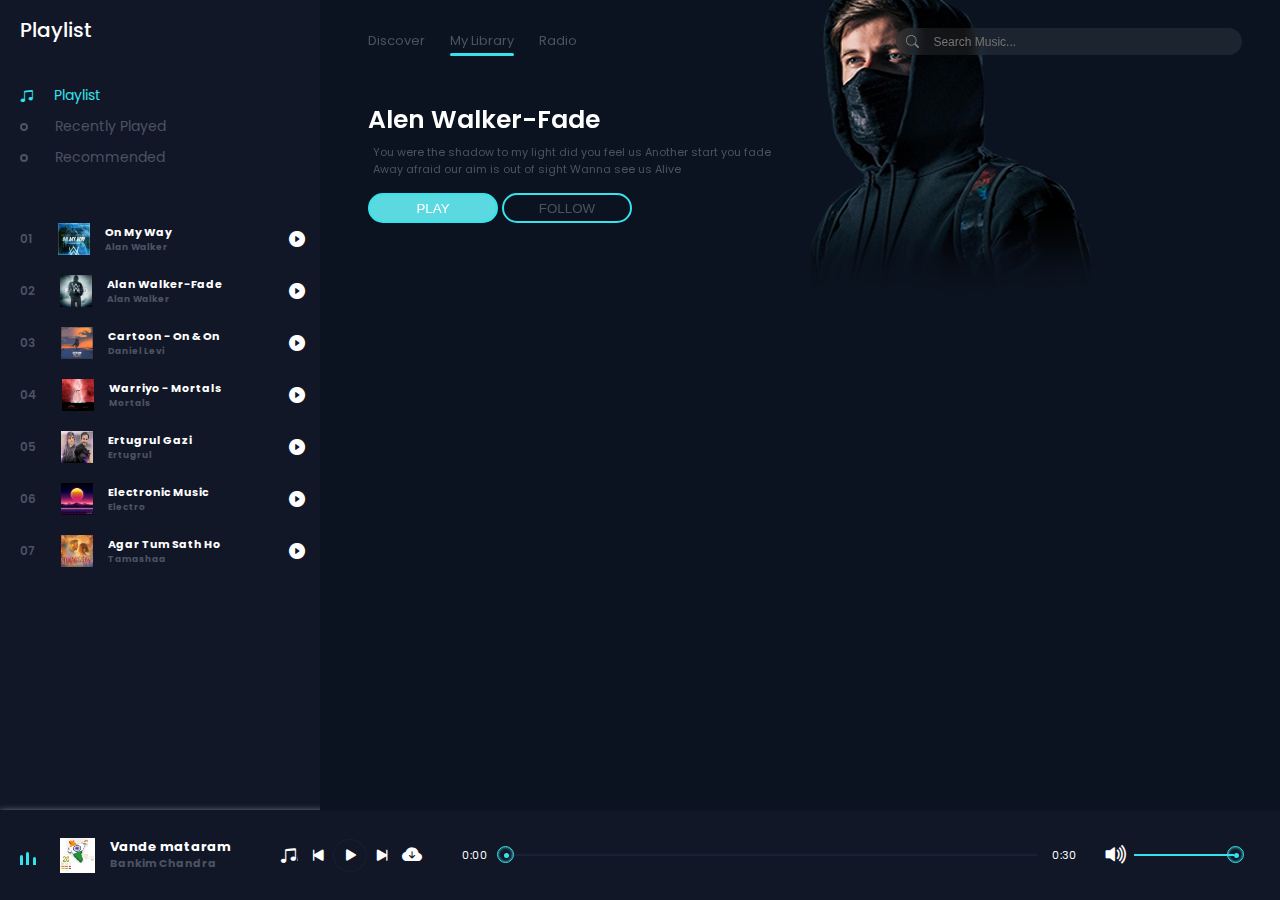
==== library.html @ cb9cc590 "Added page for the library" ====
<!DOCTYPE html>
<html lang="en">

<head>
    <meta charset="UTF-8">
    <meta http-equiv="X-UA-Compatible" content="IE=edge">
    <meta name="viewport" content="width=device-width, initial-scale=1.0">
    <link rel="stylesheet" href="https://cdn.jsdelivr.net/npm/bootstrap-icons@1.8.3/font/bootstrap-icons.css">
    <link rel="stylesheet" href="style.css">
    <link rel="stylesheet" href="media.css">
    <title>Music Website</title>
    <style>
        .library_song {
            width: 100%;
            height: auto;
            margin: 15px;
            padding: 10px;
            display: grid;
            place-items: center;
        }
    </style>
</head>

<body>
    <header>
        <div class="menu_side">
            <h6 id="menu_list_active_button" ><i class="bi bi-music-note-list"></i></h6>
            <h1>Playlist</h1>
            <div class="playlist">
                <h4 class="active"><span></span><i class="bi bi-music-note-beamed"></i>Playlist</h4>
                <h4><span></span><i class="bi bi-music-note-beamed"></i>Recently Played</h4>
                <h4><span></span><i class="bi bi-music-note-beamed"></i>Recommended</h4>
            </div>
            <div class="menu_song">
                <li class="songItem">
                    <span>01</span>
                    <img src="img/1.jpg" alt="">
                    <h5>On My Way <br>
                        <div class="subtitle">Alan Walker</div>
                    </h5>
                    <i class="bi playListPlay bi-play-circle-fill" id="1"></i>
                </li>
                <li class="songItem">
                    <span>02</span>
                    <img src="img/2.jpg" alt="">
                    <h5>On My Way <br>
                        <div class="subtitle">Alan Walker</div>
                    </h5>
                    <i class="bi playListPlay bi-play-circle-fill" id="2"></i>
                </li>
                <li class="songItem">
                    <span>03</span>
                    <img src="img/3.jpg" alt="">
                    <h5>On My Way <br>
                        <div class="subtitle">Alan Walker</div>
                    </h5>
                    <i class="bi playListPlay bi-play-circle-fill" id="3"></i>
                </li>
                <li class="songItem">
                    <span>04</span>
                    <img src="img/4.jpg" alt="">
                    <h5>On My Way <br>
                        <div class="subtitle">Alan Walker</div>
                    </h5>
                    <i class="bi playListPlay bi-play-circle-fill" id="4"></i>
                </li>
                <li class="songItem">
                    <span>05</span>
                    <img src="img/5.jpg" alt="">
                    <h5>On My Way <br>
                        <div class="subtitle">Alan Walker</div>
                    </h5>
                    <i class="bi playListPlay bi-play-circle-fill" id="5"></i>
                </li>
                <li class="songItem">
                    <span>06</span>
                    <img src="img/6.jpg" alt="">
                    <h5>On My Way <br>
                        <div class="subtitle">Alan Walker</div>
                    </h5>
                    <i class="bi playListPlay bi-play-circle-fill" id="6"></i>
                </li>
                <li class="songItem">
                    <span>07</span>
                    <img src="img/7.jpg" alt="">
                    <h5>On My Way <br>
                        <div class="subtitle">Alan Walker</div>
                    </h5>
                    <i class="bi playListPlay bi-play-circle-fill" id="7"></i>
                </li>
            </div>
        </div>
        <div class="song_side">
            <nav>
                <ul>
                    <li><a href="index.html">Discover</a></li></li>
                    <li>My Library<span></span></li>
                    <li><a href="https://onlineradiofm.in/rajasthan/jaipur/city-91.1-fm">Radio</a></li>
                </ul>
                <div class="search">
                    <i class="bi bi-search"></i>
                    <input type="text" placeholder="Search Music...">
                    <div class="search_results">
                        <!-- <a href="" class="card">
                            <img src="img/1.jpg" alt="">
                            <div class="content">
                                On My Way
                                <div class="subtitle">Alan Walker</div>
                            </div>
                        </a> -->
                    </div>
                </div>
            </nav>
            <div class="content">
                <h1>Alen Walker-Fade</h1>
                <p>You were the shadow to my light did you feel us Another start you fade <br> Away afraid our aim is
                    out of sight Wanna see us Alive</p>
                <div class="buttons">
                    <button>PLAY</button>
                    <button><a href="https://www.instagram.com/alanwalkermusic/?hl=en">FOLLOW</a></button>
                </div>
            </div>
            <div class="library_song">
                <div class="pop_song">
                    
                </div>
            </div>
        </div>
        <div class="master_play">
            <div class="wave" id="wave">
                <div class="wave1"></div>
                <div class="wave1"></div>
                <div class="wave1"></div>
            </div>
            <img src="img/20.jpg" alt="" id="poster_master_play">
            <h5 id="title"> Vande mataram <div class="subtitle">Bankim Chandra</div>
            </h5>
            <div class="icon">
                <i class="bi shuffle bi-music-note-beamed">next</i>
                <i class="bi bi-skip-start-fill" id="back"></i>
                <i class="bi bi-play-fill" id="masterPlay"></i>
                <i class="bi bi-skip-end-fill" id="next"></i>
                <a href="" download id="download_music"><i class="bi bi-cloud-arrow-down-fill"></i></a>
            </div>
            <span id="currentStart">0:00</span>
            <div class="bar">
                <input type="range" id="seek" min="0" max="100">
                <div class="bar2" id="bar2"></div>
                <div class="dot"></div>
            </div>
            <span id="currentEnd">0:30</span>
            <div class="vol">
                <i class="bi bi-volume-up-fill" id="vol_icon"></i>
                <input type="range" min="0" max="100" id="vol">
                <div class="vol_bar"></div>
                <div class="dot" id="vol_dot"></div>
            </div>
        </div>
    </header>
    <script src="app.js"></script>
    <script>
    let menu_list_active_button = document.getElementById('menu_list_active_button');
    let menu_side = document.getElementsByClassName('menu_side')[0];
    
    
    let song_side = document.getElementsByClassName('song_side')[0];
    
    
    let xm = window.matchMedia("(max-width: 930px)");
    
    menu_list_active_button.addEventListener('click', () => {
        if (xm.matches) { 
            menu_side.style.transform = "unset";
            menu_list_active_button.style.opacity = 0;
        } 
    })
    
    song_side.addEventListener('click', () => {
        if (xm.matches) {      
            menu_side.style.transform = "translateX(-100%)";
            menu_list_active_button.style.opacity = 1;
        }
    })
    </script>
</body>

</html>
---- style.css ----
/* Google Font "poppins" */

@import url('https://fonts.googleapis.com/css2?family=Poppins:ital,wght@0,100;0,200;0,300;0,400;0,500;0,600;0,700;0,800;0,900;1,100;1,200;1,300;1,400;1,500;1,600;1,700;1,800;1,900&display=swap');

* {
    padding: 0;
    margin: 0;
    box-sizing: border-box;
}

body {
    font-family: 'Poppins', sans-serif;
    width: 100%;
    height: 100vh;
    background: #121213;
    display: grid;
    place-items: center;
}

header {
    position: relative;
    width: 100%;
    height: 100%;
    /* border: 1px solid #fff; */
    display: flex;
    flex-wrap: wrap;
    overflow: hidden;
}

header .menu_side,
.song_side {
    width: 25%;
    height: 90%;
    /* border: 1px solid #fff; */
    background: #111727;
    box-shadow: 5px 0px 2px #090f1f;
    color: #fff;
}

header .menu_side {
    overflow-y: scroll;
}

header .menu_side::-webkit-scrollbar {
    display: none;
}

header .song_side {
    width: 75%;
    background: #0b1320;
}

header .menu_side h6 {
    display: none;
}

header .master_play {
    width: 100%;
    height: 10%;
    /* border: 1px solid #fff; */
    background: #111727;
    box-shadow: 0px 3px 8px #ebebed;
}

header .menu_side h1 {
    font-size: 20px;
    margin: 15px 0px 0px 20px;
    font-weight: 500;
}

header .menu_side .playlist {
    margin: 40px 0px 0px 20px;
}

header .menu_side .playlist h4 {
    font-size: 14px;
    font-weight: 400;
    padding-bottom: 10px;
    color: #4c5262;
    cursor: pointer;
    display: flex;
    align-items: center;
    transition: .3s linear;
}

header .menu_side .playlist h4:hover {
    color: #fff;
}

header .menu_side .playlist h4 span {
    position: relative;
    margin-right: 35px;
}

header .menu_side .playlist h4 span::before {
    content: '';
    position: absolute;
    width: 4px;
    height: 4px;
    border: 2px solid #4c5262;
    border-radius: 50%;
    top: -4px;
    transition: .3s linear;
}

header .menu_side .playlist h4:hover span::before {
    border: 2px solid #fff;
}

header .menu_side .playlist h4 .bi {
    display: none;
}

header .menu_side .playlist .active {
    color: #36e2ec;
}

header .menu_side .playlist .active span {
    display: none;
}

header .menu_side .playlist .active .bi {
    display: flex;
    margin-right: 20px;
}

header .menu_side .menu_song {
    width: 100%;
    height: 420px;
    /* border: 1px solid #fff; */
    margin-top: 40px;
    /* overflow: auto; */
}

header .menu_side .menu_song::-webkit-scrollbar {
    display: none;
}

header .menu_side .menu_song li {
    list-style-type: none;
    position: relative;
    padding: 5px 0px 5px 20px;
    display: flex;
    align-items: center;
    margin-bottom: 10px;
    cursor: pointer;
    transition: .3s linear;
}

header .menu_side .menu_song li:hover {
    background: rgb(105, 105, 105, .1);
}

header .menu_side .menu_song li span {
    font-size: 12px;
    font-weight: 600;
    color: #4c5262;
}

header .menu_side .menu_song li img {
    width: 32px;
    height: 32px;
    margin-left: 25px;
}

header .menu_side .menu_song li h5 {
    font-size: 11px;
    margin-left: 15px;
    width: 170px;
    /* border: 1px solid #fff; */
    overflow: hidden;
    text-overflow: ellipsis;
    white-space: nowrap;
}

header .menu_side .menu_song li h5 .subtitle {
    font-size: 9px;
    color: #4c5262;
}

header .menu_side .menu_song li .bi {
    position: absolute;
    right: 15px;
}

header .master_play {
    display: flex;
    align-items: center;
    padding: 0px 20px;
}

header .master_play .wave {
    width: 30px;
    height: 30px;
    /* border: 1px solid #fff; */
    padding-bottom: 5px;
    display: flex;
    align-items: flex-end;
    margin-right: 10px;
}

header .master_play .wave .wave1 {
    width: 3px;
    height: 10px;
    background: #36e2ec;
    margin-right: 3px;
    border-radius: 10px 10px 0px 0px;
    animation: unset;
}

header .master_play .wave .wave1:nth-child(2) {
    height: 13px;
    margin-right: 3.5px;
    animation-delay: .4s;
}

header .master_play .wave .wave1:nth-child(3) {
    height: 8px;
    animation-delay: .8s;
}


/* javascript classes */

header .master_play .active1 .wave1 {
    animation: wave .5s linear infinite;
}

header .master_play .active1 .wave1:nth-child(2) {
    animation-delay: .4s;
}

header .master_play .active1 .wave1:nth-child(3) {
    animation-delay: .8s;
}

@keyframes wave {
    0% {
        height: 10px;
    }

    50% {
        height: 15px;
    }

    100% {
        height: 10px;
    }
}

header .master_play img {
    width: 35px;
    height: 35px;
}

header .master_play h5 {
    width: 130px;
    /* border: 1px solid #fff; */
    margin-left: 15px;
    color: #fff;
    line-height: 17px;
    overflow: hidden;
    text-overflow: ellipsis;
    white-space: nowrap;
    font-size: 13px;
}

header .master_play h5 .subtitle {
    font-size: 11px;
    color: #4c5262;
    width: 100%;
    overflow: hidden;
    text-overflow: ellipsis;
    white-space: nowrap;
}

header .master_play .icon {
    font-size: 20px;
    color: #fff;
    margin: 0px 20px 0px 40px;
    outline: none;
    display: flex;
    align-items: center;
}

header .master_play .icon .bi {
    cursor: pointer;
    outline: none;
}

header .master_play .icon .shuffle {
    font-size: 17px;
    margin-right: 10px;
    width: 17.5px;
    overflow: hidden;
    display: flex;
    align-items: center;
}

header .master_play .icon #download_music {
    text-decoration: none;
    color: #fff;
    font-size: 20px;
    margin-left: 10px;
}

header .master_play .icon .bi:nth-child(3) {
    border: 1px solid rgb(105, 105, 105, .1);
    border-radius: 50%;
    padding: 1px 5px 0px 7px;
    margin: 0px 5px;
}

header .master_play span {
    color: #fff;
    width: 32px;
    /* border: 1px solid #fff; */
    font-size: 11px;
    font-weight: 400;
}

header .master_play #currentStart {
    margin: 0px 0px 0px 20px;
}

header .master_play .bar {
    position: relative;
    width: 43%;
    height: 2px;
    background: rgb(105, 105, 170, .1);
    margin: 0px 15px 0px 10px;
}

header .master_play .bar .bar2 {
    position: absolute;
    background: #36e2ec;
    width: 0%;
    height: 100%;
    top: 0;
    transition: 1s linear;
}

header .master_play .bar .dot {
    position: absolute;
    width: 5px;
    height: 5px;
    background: #36e2ec;
    border-radius: 50%;
    left: 0%;
    top: -1.5px;
    transition: 1s linear;
}

header .master_play .bar .dot::before {
    content: '';
    position: absolute;
    width: 15px;
    height: 15px;
    border: 1px solid #36e2ec;
    border-radius: 50%;
    left: -7px;
    top: -6.5px;
    box-shadow: inset 0px 0px 3px #36e2ec;
}

header .master_play .bar input {
    position: absolute;
    width: 100%;
    top: -7px;
    left: 0;
    cursor: pointer;
    z-index: 99999999999999999999999999999999999999999;
    /* transition: 3s linear; */
    opacity: 0;
}

header .master_play .vol {
    position: relative;
    width: 100px;
    height: 2px;
    background: rgb(105, 105, 170, .1);
    margin-left: 50px;
}

header .master_play .vol .bi {
    position: absolute;
    color: #fff;
    font-size: 25px;
    top: -17px;
    left: -30px;
}

header .master_play .vol input {
    position: absolute;
    width: 100%;
    top: -6px;
    left: 0;
    cursor: pointer;
    z-index: 99999999999999999999999999;
    opacity: 0;
}

header .master_play .vol .vol_bar {
    position: absolute;
    background: #36e2ec;
    width: 100%;
    height: 100%;
    top: 0;
    transition: 1s linear
}

header .master_play .vol .dot {
    position: absolute;
    width: 5px;
    height: 5px;
    background: #36e2ec;
    border-radius: 50%;
    left: 100%;
    top: -1.5px;
    transition: 1s linear;
}

header .master_play .vol .dot::before {
    content: '';
    position: absolute;
    width: 15px;
    height: 15px;
    border: 1px solid #36e2ec;
    border-radius: 50%;
    left: -7px;
    top: -6.5px;
    box-shadow: inset 0px 0px 3px #36e2ec;
}

header .song_side {
    z-index: 2;
}

header .song_side::before {
    content: '';
    position: absolute;
    width: 100%;
    height: 300px;
    background: url('bg.png');
    z-index: -1;
}

header .song_side nav {
    width: 90%;
    height: 10%;
    /* border: 1px solid #fff; */
    margin: auto;
    display: flex;
    align-items: center;
    justify-content: space-between;
}

header .song_side nav ul {
    display: flex;
}

header .song_side nav ul li {
    list-style: none;
    position: relative;
    font-size: 13px;
    color: #4c5262;
    margin-right: 25px;
    cursor: pointer;
    transition: .3s linear;
}

header .song_side nav ul li:hover {
    color: #fff;
}

header .song_side nav ul li:nth-child(1) {
    color: #fff;
}

header .song_side nav ul li span {
    position: absolute;
    width: 100%;
    height: 2.5px;
    background: #36e2ec;
    bottom: -5px;
    left: 0;
    border-radius: 20px;
}

header .song_side nav .search {
    position: relative;
    width: 40%;
    padding: 1px 10px;
    border-radius: 20px;
    /* border: 1px solid #fff; */
    color: gray;
}

header .song_side nav .search::before {
    content: '';
    position: absolute;
    width: 100%;
    height: 100%;
    background: rgb(184, 184, 184, .1);
    border-radius: 20px;
    backdrop-filter: blur(5px);
    z-index: -1;
}

header .song_side nav .search .search_results {
    position: absolute;
    width: 100%;
    height: 200px;
    /* border: 1px solid #fff; */
    margin-top: 10px;
    border-radius: 10px;
    overflow: auto;
}

header .song_side nav .search .search_results::-webkit-scrollbar {
    display: none;
}

header .song_side nav .search .search_results .card {
    width: 100%;
    min-height: 45px;
    /* border: 1px solid #fff; */
    display: flex;
    align-items: center;
    background: rgb(184, 184, 184, .1);
    margin-bottom: 5px;
    text-decoration: none;
    display: none;
}

header .song_side nav .search .search_results .card img {
    width: 35px;
    height: 35px;
    border-radius: 5px;
}

header .song_side nav .search .search_results .card .content {
    width: 80%;
    height: 100%;
    /* border: 1px solid #fff; */
    padding: 0;
    font-size: 13px;
    font-weight: 600;
    color: #fff;
}

header .song_side nav .search .search_results .card .content .subtitle {
    font-size: 11px;
    color: #a4a8b4;
    font-weight: 500;
}


header .song_side nav .search .bi {
    font-size: 13px;
    padding: 3px 0px 0px 10px;
}

header .song_side nav .search input {
    background: none;
    border: none;
    outline: none;
    padding: 0px 10px;
    color: #fff;
    font-size: 12px;
}

header .song_side .content {
    width: 90%;
    height: 30%;
    /* border: 1px solid #fff; */
    margin: auto;
    padding-top: 20px;
}

header .song_side .content h1 {
    font-size: 25px;
    font-weight: 600;
}

header .song_side .content p {
    font-size: 11px;
    font-weight: 400;
    color: #4c5262;
    margin: 5px;
}

header .song_side .content .buttons {
    margin-top: 15px;
}

header .song_side .content .buttons button {
    width: 130px;
    height: 30px;
    border: 2px solid #36e2ec;
    outline: none;
    border-radius: 20px;
    background: #5adae0;
    color: #fff;
    cursor: pointer;
    transition: .3s linear;
}

header .song_side .content .buttons button:hover {
    background: none;
    color: #36e2ec;
}

header .song_side .content .buttons button:nth-child(2) {
    background: none;
    color: #36e2ec;
}

header .song_side .content .buttons button:nth-child(2):hover {
    background: #36e2ec;
    color: #fff;
}

header .song_side .popular_song {
    width: 90%;
    height: auto;
    margin: auto;
    margin-top: 15px;
    /* border: 1px solid #fff; */
}

header .song_side .popular_song .h4 {
    display: flex;
    align-items: center;
    justify-content: space-between;
}

header .song_side .popular_song .h4 .bi {
    color: #a4a8b4;
    cursor: pointer;
    transition: .3s linear;
}

header .song_side .popular_song .h4 .bi:hover {
    color: #fff;
}

header .song_side .popular_song .pop_song {
    width: 100%;
    height: 150px;
    margin-top: 15px;
    display: flex;
    /* border: 1px solid #fff; */
    overflow: auto;
    scroll-behavior: smooth;
}

header .song_side .popular_song .pop_song::-webkit-scrollbar {
    display: none;
}

header .song_side .popular_song .pop_song li {
    min-width: 100px;
    height: 140px;
    list-style-type: none;
    margin-right: 10px;
    transition: .3s linear;
}

header .song_side .popular_song .pop_song li:hover {
    background: rgb(105, 105, 170, .1);
}

header .song_side .popular_song .pop_song li .img_play {
    position: relative;
    width: 100px;
    height: 100px;
    display: flex;
    align-items: center;
    justify-content: center;
}

header .song_side .popular_song .pop_song li .img_play img {
    width: 100%;
    height: 100%;
}

header .song_side .popular_song .pop_song li .img_play .bi {
    position: absolute;
    font-size: 20px;
    cursor: pointer;
    transition: .3s linear;
    opacity: 0;
}

header .song_side .popular_song .pop_song li:hover .img_play .bi {
    opacity: 1;
}

header .song_side .popular_song .pop_song li h5 {
    padding: 5px 0px 0px 5px;
    line-height: 15px;
    font-size: 10px;
    width: 100px;
    overflow: hidden;
    white-space: nowrap;
    text-overflow: ellipsis;
}

header .song_side .popular_song .pop_song li h5 .subtitle {
    font-size: 9px;
    overflow: hidden;
    white-space: nowrap;
    text-overflow: ellipsis;
    color: #4c5262;
}

header .song_side .popular_artists {
    width: 90%;
    height: auto;
    /* border: 1px solid #fff; */
    margin: auto;
    margin-top: 1px;
}

header .song_side .popular_artists .h4 {
    display: flex;
    align-items: center;
    justify-content: space-between;
}

header .song_side .popular_artists .h4 .bi {
    color: #a4a8b4;
    cursor: pointer;
    transition: .3s linear;
}

header .song_side .popular_artists .h4 .bi:hover {
    color: #fff;
}

header .song_side .popular_artists .item {
    width: 100%;
    height: auto;
    margin-top: 15px;
    display: flex;
    /* border: 1px solid #fff; */
    overflow: auto;
    scroll-behavior: smooth;
}

header .song_side .popular_artists .item::-webkit-scrollbar {
    display: none;
}

header .song_side .popular_artists .item li {
    list-style-type: none;
    position: relative;
    min-width: 60px;
    height: 60px;
    border-radius: 50%;
    margin-right: 20px;
    cursor: pointer;
}

header .song_side .popular_artists .item li img {
    width: 100%;
    height: 100%;
    border-radius: 50%;
}


/* login style  */

header .left_bx1,
.right_bx1 {
    position: relative;
    width: 65%;
    height: 100%;
    /* border: 1px solid #fff; */
    background: #0b1320;
    display: flex;
    align-items: center;
    justify-content: center;
}

header .left_bx1 {
    width: 35%;
    background: #fff;
    box-shadow: 5px 0px 2px #090f1f;
}

header .left_bx1 .content {
    width: 75%;
    height: auto;
    border: 1px solid #000;
    padding: 25px 20px;
    background: #fff;
}
header .left_bx1 .content .card{
    width: 100%;
    display: flex;
    align-items: flex-start;
    flex-direction: column;
    justify-content: center;
    margin-top: 20px;
}
header .left_bx1 .content .card label{
    font-size: 14px;
}
header .left_bx1 .content .card input{
    width: 100%;
    padding: 6px 10px;
    border: 1px solid rgb(154, 154, 154);
    background: rgb(238, 238, 238);
    margin-top: 5px;
}

header .left_bx1 .content .submit{
    margin-top: 30px;
    padding: 8px 20px;
    color: #fff;
    background: #111727;
    width: 100%;
    cursor: pointer;
}
header .left_bx1 .content .check{
    display: flex;
    align-items: center;
    margin-top: 10px;
}
header .left_bx1 .content .check span{
    margin-left: 5px;
    font-size: 13px;
}
header .left_bx1 .content p{
    margin-top: 90px;
    text-align: center;
    font-size: 13px;
}
header .left_bx1 .content p a{
    text-decoration: none;
    color: #5adae0;
    font-weight: bold;
}
header .right_bx1 h3{
    position: absolute;
    background: #5adae0;
    color: #000;
    right: 0;
    bottom: 20px;
    padding: 3px 10px;
    border-radius: 5px 0px 0px 5px;
    font-size: 13px;
}

a{
    color: #4c5262;
     text-decoration: none;
}
a:hover{
    color: #fff;
}
---- media.css ----
@media screen and (max-width: 1200px) {
    header {
        width: 95%;
        transition: .5s linear;
    }

    header .menu_side,
    .song_side {
        width: 30%;
    }

    header .song_side {
        width: 70%;
    }

    header .song_side .content {
        height: 18%;
    }
    header .menu_side h6 {
        display: none;
    }
}

@media screen and (max-width: 930px) {
    header .menu_side {
        z-index: 999;
        width: 40%;
        position: absolute;
        transition: 1s linear;
        transform: translateX(-100%);
    }

    header .song_side {
        width: 100%;
    }

    header .master_play {
        position: absolute;
        bottom: 0;
    }

    header .menu_side h6 {
        position: absolute;
        right: -40px;
        bottom: 10px;
        width: 40px;
        height: 40px;
        background: #111727;
        border-radius: 0px 10px 10px 0px;
        display: flex;
        align-items: center;
        justify-content: center;
        font-size: 18px;
        cursor: pointer;
        transition: 1s linear;
        z-index: 999999999999;
        color: #fff;
    }
}

@media screen and (max-width: 680px) {
    header {
        width: 100%;
        height: 100vh;
    }

    header .song_side nav ul li {
        font-size: 11px;
        margin-right: 10px;
    }

    header .song_side nav .search {
        width: auto;
    }

    header .menu_side {
        width: 60%;
    }

    header .master_play {
        z-index: 999999999999999999999999999;
    }

    header .master_play .icon {
        position: absolute;
        top: -46px;
        right: 30%;
    }

    header .master_play .icon::before {
        content: '';
        position: absolute;
        width: 200px;
        height: 180px;
        background: #111727;
        z-index: -1;
        border-radius: 50% 50% 0% 0%;
        left: -20%;
        box-shadow: 0px -11px 20px -17px #000;
    }

    header .master_play .wave {
        position: absolute;
        top: -90px;
        width: 40px;
        height: 40px;
        right: 40%;
    }

    header .master_play .wave .wave1 {
        width: 8px;
    }
}

@media screen and (max-width: 470px) {
    header .song_side nav .search {
        display: flex;
        width: 150px;
        margin-right: 5px;
    }
    header .master_play .wave {
        right: 44%;
    }
    header .menu_side {
        width: 70%;
    }
    header .song_side .popular_song {
        margin-top: 40px;
    }
}
@media screen and (max-width: 412px) {
    header .song_side nav ul li {
        font-size: 10px;
        margin-right: 7px;
    }
    header .song_side nav .search {
        width: 140px;
    }
    header .song_side .popular_song {
        margin-top: 60px;
    }
    header .master_play .wave {
        right: 45%;
    }
    header .menu_side {
        width: 80%;
    }
}
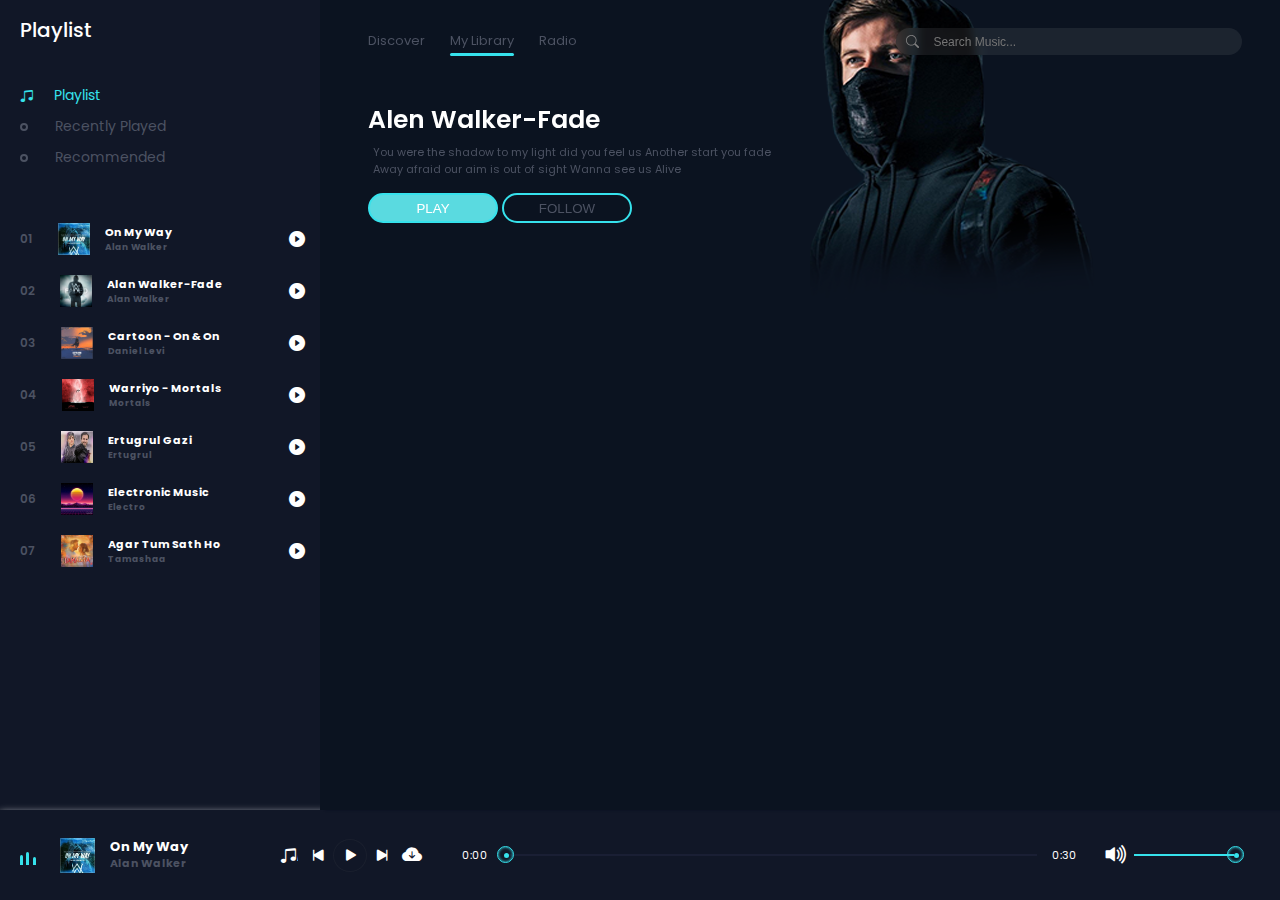
==== commit 597c54d0: "Bug fix" ====
--- a/library.html
+++ b/library.html
@@ -9,6 +9,7 @@
     <link rel="stylesheet" href="style.css">
     <link rel="stylesheet" href="media.css">
     <title>Music Website</title>
+    <link rel="icon" href="favicon_io/favicon.ico" type="image/x-icon"/>
     <style>
         .library_song {
             width: 100%;
@@ -132,8 +133,8 @@
                 <div class="wave1"></div>
                 <div class="wave1"></div>
             </div>
-            <img src="img/20.jpg" alt="" id="poster_master_play">
-            <h5 id="title"> Vande mataram <div class="subtitle">Bankim Chandra</div>
+            <img src="img/1.jpg" alt="" id="poster_master_play">
+            <h5 id="title"> On My Way <div class="subtitle">Alan Walker</div>
             </h5>
             <div class="icon">
                 <i class="bi shuffle bi-music-note-beamed">next</i>
--- a/style.css
+++ b/style.css
@@ -441,7 +441,7 @@
     position: absolute;
     width: 100%;
     height: 300px;
-    background: url('bg.png');
+    background: url('img/bg.png');
     z-index: -1;
 }
 
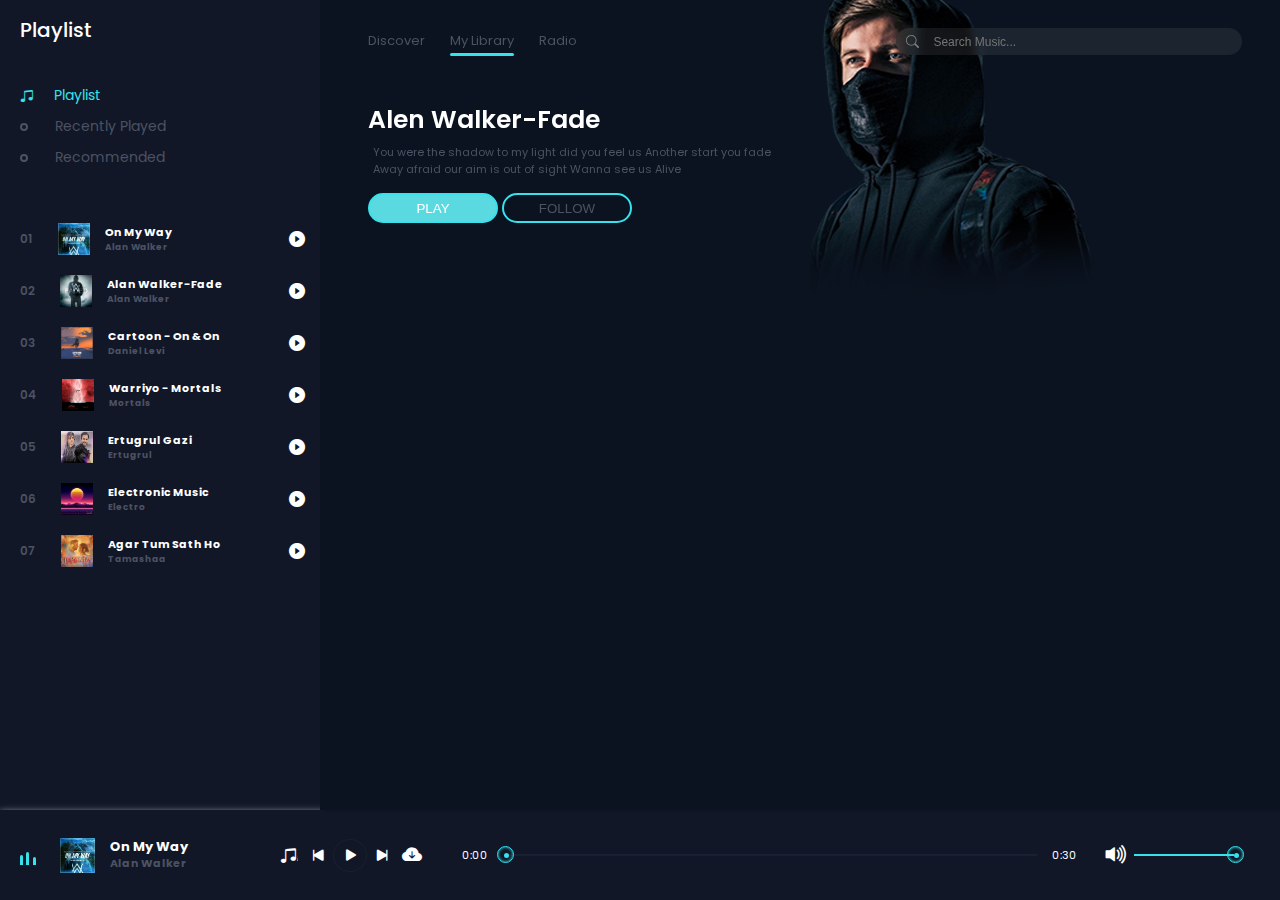
==== commit f1b92e76: "Updated the web name" ====
--- a/library.html
+++ b/library.html
@@ -8,7 +8,7 @@
     <link rel="stylesheet" href="https://cdn.jsdelivr.net/npm/bootstrap-icons@1.8.3/font/bootstrap-icons.css">
     <link rel="stylesheet" href="style.css">
     <link rel="stylesheet" href="media.css">
-    <title>Music Website</title>
+    <title>Musicify</title>
     <link rel="icon" href="favicon_io/favicon.ico" type="image/x-icon"/>
     <style>
         .library_song {
@@ -158,7 +158,7 @@
             </div>
         </div>
     </header>
-    <script src="app.js"></script>
+    <script src="scripts/app.js"></script>
     <script>
     let menu_list_active_button = document.getElementById('menu_list_active_button');
     let menu_side = document.getElementsByClassName('menu_side')[0];
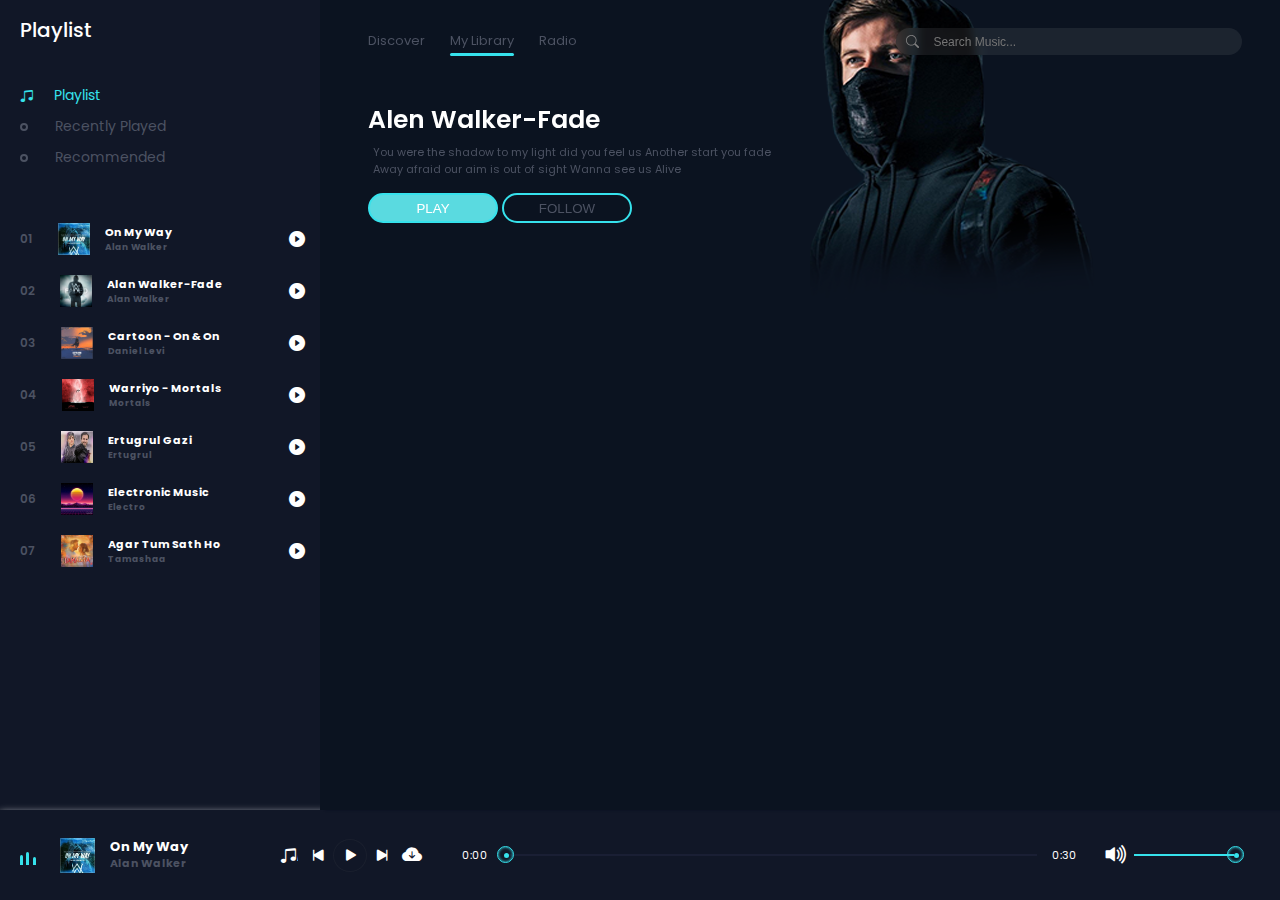
==== commit fbc459dc: "Fixed stylesheet link" ====
--- a/library.html
+++ b/library.html
@@ -6,8 +6,8 @@
     <meta http-equiv="X-UA-Compatible" content="IE=edge">
     <meta name="viewport" content="width=device-width, initial-scale=1.0">
     <link rel="stylesheet" href="https://cdn.jsdelivr.net/npm/bootstrap-icons@1.8.3/font/bootstrap-icons.css">
-    <link rel="stylesheet" href="style.css">
-    <link rel="stylesheet" href="media.css">
+    <link rel="stylesheet" href="styles/style.css">
+    <link rel="stylesheet" href="styles/media.css">
     <title>Musicify</title>
     <link rel="icon" href="favicon_io/favicon.ico" type="image/x-icon"/>
     <style>
--- a/styles/style.css
+++ b/styles/style.css
@@ -0,0 +1,863 @@
+/* Google Font "poppins" */
+
+@import url('https://fonts.googleapis.com/css2?family=Poppins:ital,wght@0,100;0,200;0,300;0,400;0,500;0,600;0,700;0,800;0,900;1,100;1,200;1,300;1,400;1,500;1,600;1,700;1,800;1,900&display=swap');
+
+* {
+    padding: 0;
+    margin: 0;
+    box-sizing: border-box;
+}
+
+body {
+    font-family: 'Poppins', sans-serif;
+    width: 100%;
+    height: 100vh;
+    background: #121213;
+    display: grid;
+    place-items: center;
+}
+
+header {
+    position: relative;
+    width: 100%;
+    height: 100%;
+    /* border: 1px solid #fff; */
+    display: flex;
+    flex-wrap: wrap;
+    overflow: hidden;
+}
+
+header .menu_side,
+.song_side {
+    width: 25%;
+    height: 90%;
+    /* border: 1px solid #fff; */
+    background: #111727;
+    box-shadow: 5px 0px 2px #090f1f;
+    color: #fff;
+}
+
+header .menu_side {
+    overflow-y: scroll;
+}
+
+header .menu_side::-webkit-scrollbar {
+    display: none;
+}
+
+header .song_side {
+    width: 75%;
+    background: #0b1320;
+}
+
+header .menu_side h6 {
+    display: none;
+}
+
+header .master_play {
+    width: 100%;
+    height: 10%;
+    /* border: 1px solid #fff; */
+    background: #111727;
+    box-shadow: 0px 3px 8px #ebebed;
+}
+
+header .menu_side h1 {
+    font-size: 20px;
+    margin: 15px 0px 0px 20px;
+    font-weight: 500;
+}
+
+header .menu_side .playlist {
+    margin: 40px 0px 0px 20px;
+}
+
+header .menu_side .playlist h4 {
+    font-size: 14px;
+    font-weight: 400;
+    padding-bottom: 10px;
+    color: #4c5262;
+    cursor: pointer;
+    display: flex;
+    align-items: center;
+    transition: .3s linear;
+}
+
+header .menu_side .playlist h4:hover {
+    color: #fff;
+}
+
+header .menu_side .playlist h4 span {
+    position: relative;
+    margin-right: 35px;
+}
+
+header .menu_side .playlist h4 span::before {
+    content: '';
+    position: absolute;
+    width: 4px;
+    height: 4px;
+    border: 2px solid #4c5262;
+    border-radius: 50%;
+    top: -4px;
+    transition: .3s linear;
+}
+
+header .menu_side .playlist h4:hover span::before {
+    border: 2px solid #fff;
+}
+
+header .menu_side .playlist h4 .bi {
+    display: none;
+}
+
+header .menu_side .playlist .active {
+    color: #36e2ec;
+}
+
+header .menu_side .playlist .active span {
+    display: none;
+}
+
+header .menu_side .playlist .active .bi {
+    display: flex;
+    margin-right: 20px;
+}
+
+header .menu_side .menu_song {
+    width: 100%;
+    height: 420px;
+    /* border: 1px solid #fff; */
+    margin-top: 40px;
+    /* overflow: auto; */
+}
+
+header .menu_side .menu_song::-webkit-scrollbar {
+    display: none;
+}
+
+header .menu_side .menu_song li {
+    list-style-type: none;
+    position: relative;
+    padding: 5px 0px 5px 20px;
+    display: flex;
+    align-items: center;
+    margin-bottom: 10px;
+    cursor: pointer;
+    transition: .3s linear;
+}
+
+header .menu_side .menu_song li:hover {
+    background: rgb(105, 105, 105, .1);
+}
+
+header .menu_side .menu_song li span {
+    font-size: 12px;
+    font-weight: 600;
+    color: #4c5262;
+}
+
+header .menu_side .menu_song li img {
+    width: 32px;
+    height: 32px;
+    margin-left: 25px;
+}
+
+header .menu_side .menu_song li h5 {
+    font-size: 11px;
+    margin-left: 15px;
+    width: 170px;
+    /* border: 1px solid #fff; */
+    overflow: hidden;
+    text-overflow: ellipsis;
+    white-space: nowrap;
+}
+
+header .menu_side .menu_song li h5 .subtitle {
+    font-size: 9px;
+    color: #4c5262;
+}
+
+header .menu_side .menu_song li .bi {
+    position: absolute;
+    right: 15px;
+}
+
+header .master_play {
+    display: flex;
+    align-items: center;
+    padding: 0px 20px;
+}
+
+header .master_play .wave {
+    width: 30px;
+    height: 30px;
+    /* border: 1px solid #fff; */
+    padding-bottom: 5px;
+    display: flex;
+    align-items: flex-end;
+    margin-right: 10px;
+}
+
+header .master_play .wave .wave1 {
+    width: 3px;
+    height: 10px;
+    background: #36e2ec;
+    margin-right: 3px;
+    border-radius: 10px 10px 0px 0px;
+    animation: unset;
+}
+
+header .master_play .wave .wave1:nth-child(2) {
+    height: 13px;
+    margin-right: 3.5px;
+    animation-delay: .4s;
+}
+
+header .master_play .wave .wave1:nth-child(3) {
+    height: 8px;
+    animation-delay: .8s;
+}
+
+
+/* javascript classes */
+
+header .master_play .active1 .wave1 {
+    animation: wave .5s linear infinite;
+}
+
+header .master_play .active1 .wave1:nth-child(2) {
+    animation-delay: .4s;
+}
+
+header .master_play .active1 .wave1:nth-child(3) {
+    animation-delay: .8s;
+}
+
+@keyframes wave {
+    0% {
+        height: 10px;
+    }
+
+    50% {
+        height: 15px;
+    }
+
+    100% {
+        height: 10px;
+    }
+}
+
+header .master_play img {
+    width: 35px;
+    height: 35px;
+}
+
+header .master_play h5 {
+    width: 130px;
+    /* border: 1px solid #fff; */
+    margin-left: 15px;
+    color: #fff;
+    line-height: 17px;
+    overflow: hidden;
+    text-overflow: ellipsis;
+    white-space: nowrap;
+    font-size: 13px;
+}
+
+header .master_play h5 .subtitle {
+    font-size: 11px;
+    color: #4c5262;
+    width: 100%;
+    overflow: hidden;
+    text-overflow: ellipsis;
+    white-space: nowrap;
+}
+
+header .master_play .icon {
+    font-size: 20px;
+    color: #fff;
+    margin: 0px 20px 0px 40px;
+    outline: none;
+    display: flex;
+    align-items: center;
+}
+
+header .master_play .icon .bi {
+    cursor: pointer;
+    outline: none;
+}
+
+header .master_play .icon .shuffle {
+    font-size: 17px;
+    margin-right: 10px;
+    width: 17.5px;
+    overflow: hidden;
+    display: flex;
+    align-items: center;
+}
+
+header .master_play .icon #download_music {
+    text-decoration: none;
+    color: #fff;
+    font-size: 20px;
+    margin-left: 10px;
+}
+
+header .master_play .icon .bi:nth-child(3) {
+    border: 1px solid rgb(105, 105, 105, .1);
+    border-radius: 50%;
+    padding: 1px 5px 0px 7px;
+    margin: 0px 5px;
+}
+
+header .master_play span {
+    color: #fff;
+    width: 32px;
+    /* border: 1px solid #fff; */
+    font-size: 11px;
+    font-weight: 400;
+}
+
+header .master_play #currentStart {
+    margin: 0px 0px 0px 20px;
+}
+
+header .master_play .bar {
+    position: relative;
+    width: 43%;
+    height: 2px;
+    background: rgb(105, 105, 170, .1);
+    margin: 0px 15px 0px 10px;
+}
+
+header .master_play .bar .bar2 {
+    position: absolute;
+    background: #36e2ec;
+    width: 0%;
+    height: 100%;
+    top: 0;
+    transition: 1s linear;
+}
+
+header .master_play .bar .dot {
+    position: absolute;
+    width: 5px;
+    height: 5px;
+    background: #36e2ec;
+    border-radius: 50%;
+    left: 0%;
+    top: -1.5px;
+    transition: 1s linear;
+}
+
+header .master_play .bar .dot::before {
+    content: '';
+    position: absolute;
+    width: 15px;
+    height: 15px;
+    border: 1px solid #36e2ec;
+    border-radius: 50%;
+    left: -7px;
+    top: -6.5px;
+    box-shadow: inset 0px 0px 3px #36e2ec;
+}
+
+header .master_play .bar input {
+    position: absolute;
+    width: 100%;
+    top: -7px;
+    left: 0;
+    cursor: pointer;
+    z-index: 99999999999999999999999999999999999999999;
+    /* transition: 3s linear; */
+    opacity: 0;
+}
+
+header .master_play .vol {
+    position: relative;
+    width: 100px;
+    height: 2px;
+    background: rgb(105, 105, 170, .1);
+    margin-left: 50px;
+}
+
+header .master_play .vol .bi {
+    position: absolute;
+    color: #fff;
+    font-size: 25px;
+    top: -17px;
+    left: -30px;
+}
+
+header .master_play .vol input {
+    position: absolute;
+    width: 100%;
+    top: -6px;
+    left: 0;
+    cursor: pointer;
+    z-index: 99999999999999999999999999;
+    opacity: 0;
+}
+
+header .master_play .vol .vol_bar {
+    position: absolute;
+    background: #36e2ec;
+    width: 100%;
+    height: 100%;
+    top: 0;
+    transition: 1s linear
+}
+
+header .master_play .vol .dot {
+    position: absolute;
+    width: 5px;
+    height: 5px;
+    background: #36e2ec;
+    border-radius: 50%;
+    left: 100%;
+    top: -1.5px;
+    transition: 1s linear;
+}
+
+header .master_play .vol .dot::before {
+    content: '';
+    position: absolute;
+    width: 15px;
+    height: 15px;
+    border: 1px solid #36e2ec;
+    border-radius: 50%;
+    left: -7px;
+    top: -6.5px;
+    box-shadow: inset 0px 0px 3px #36e2ec;
+}
+
+header .song_side {
+    z-index: 2;
+}
+
+header .song_side::before {
+    content: '';
+    position: absolute;
+    width: 100%;
+    height: 300px;
+    background: url('../img/bg.png');
+    z-index: -1;
+}
+
+header .song_side nav {
+    width: 90%;
+    height: 10%;
+    /* border: 1px solid #fff; */
+    margin: auto;
+    display: flex;
+    align-items: center;
+    justify-content: space-between;
+}
+
+header .song_side nav ul {
+    display: flex;
+}
+
+header .song_side nav ul li {
+    list-style: none;
+    position: relative;
+    font-size: 13px;
+    color: #4c5262;
+    margin-right: 25px;
+    cursor: pointer;
+    transition: .3s linear;
+}
+
+header .song_side nav ul li:hover {
+    color: #fff;
+}
+
+header .song_side nav ul li:nth-child(1) {
+    color: #fff;
+}
+
+header .song_side nav ul li span {
+    position: absolute;
+    width: 100%;
+    height: 2.5px;
+    background: #36e2ec;
+    bottom: -5px;
+    left: 0;
+    border-radius: 20px;
+}
+
+header .song_side nav .search {
+    position: relative;
+    width: 40%;
+    padding: 1px 10px;
+    border-radius: 20px;
+    /* border: 1px solid #fff; */
+    color: gray;
+}
+
+header .song_side nav .search::before {
+    content: '';
+    position: absolute;
+    width: 100%;
+    height: 100%;
+    background: rgb(184, 184, 184, .1);
+    border-radius: 20px;
+    backdrop-filter: blur(5px);
+    z-index: -1;
+}
+
+header .song_side nav .search .search_results {
+    position: absolute;
+    width: 100%;
+    height: 200px;
+    /* border: 1px solid #fff; */
+    margin-top: 10px;
+    border-radius: 10px;
+    overflow: auto;
+}
+
+header .song_side nav .search .search_results::-webkit-scrollbar {
+    display: none;
+}
+
+header .song_side nav .search .search_results .card {
+    width: 100%;
+    min-height: 45px;
+    /* border: 1px solid #fff; */
+    display: flex;
+    align-items: center;
+    background: rgb(184, 184, 184, .1);
+    margin-bottom: 5px;
+    text-decoration: none;
+    display: none;
+}
+
+header .song_side nav .search .search_results .card img {
+    width: 35px;
+    height: 35px;
+    border-radius: 5px;
+}
+
+header .song_side nav .search .search_results .card .content {
+    width: 80%;
+    height: 100%;
+    /* border: 1px solid #fff; */
+    padding: 0;
+    font-size: 13px;
+    font-weight: 600;
+    color: #fff;
+}
+
+header .song_side nav .search .search_results .card .content .subtitle {
+    font-size: 11px;
+    color: #a4a8b4;
+    font-weight: 500;
+}
+
+
+header .song_side nav .search .bi {
+    font-size: 13px;
+    padding: 3px 0px 0px 10px;
+}
+
+header .song_side nav .search input {
+    background: none;
+    border: none;
+    outline: none;
+    padding: 0px 10px;
+    color: #fff;
+    font-size: 12px;
+}
+
+header .song_side .content {
+    width: 90%;
+    height: 30%;
+    /* border: 1px solid #fff; */
+    margin: auto;
+    padding-top: 20px;
+}
+
+header .song_side .content h1 {
+    font-size: 25px;
+    font-weight: 600;
+}
+
+header .song_side .content p {
+    font-size: 11px;
+    font-weight: 400;
+    color: #4c5262;
+    margin: 5px;
+}
+
+header .song_side .content .buttons {
+    margin-top: 15px;
+}
+
+header .song_side .content .buttons button {
+    width: 130px;
+    height: 30px;
+    border: 2px solid #36e2ec;
+    outline: none;
+    border-radius: 20px;
+    background: #5adae0;
+    color: #fff;
+    cursor: pointer;
+    transition: .3s linear;
+}
+
+header .song_side .content .buttons button:hover {
+    background: none;
+    color: #36e2ec;
+}
+
+header .song_side .content .buttons button:nth-child(2) {
+    background: none;
+    color: #36e2ec;
+}
+
+header .song_side .content .buttons button:nth-child(2):hover {
+    background: #36e2ec;
+    color: #fff;
+}
+
+header .song_side .popular_song {
+    width: 90%;
+    height: auto;
+    margin: auto;
+    margin-top: 15px;
+    /* border: 1px solid #fff; */
+}
+
+header .song_side .popular_song .h4 {
+    display: flex;
+    align-items: center;
+    justify-content: space-between;
+}
+
+header .song_side .popular_song .h4 .bi {
+    color: #a4a8b4;
+    cursor: pointer;
+    transition: .3s linear;
+}
+
+header .song_side .popular_song .h4 .bi:hover {
+    color: #fff;
+}
+
+header .song_side .popular_song .pop_song {
+    width: 100%;
+    height: 150px;
+    margin-top: 15px;
+    display: flex;
+    /* border: 1px solid #fff; */
+    overflow: auto;
+    scroll-behavior: smooth;
+}
+
+header .song_side .popular_song .pop_song::-webkit-scrollbar {
+    display: none;
+}
+
+header .song_side .popular_song .pop_song li {
+    min-width: 100px;
+    height: 140px;
+    list-style-type: none;
+    margin-right: 10px;
+    transition: .3s linear;
+}
+
+header .song_side .popular_song .pop_song li:hover {
+    background: rgb(105, 105, 170, .1);
+}
+
+header .song_side .popular_song .pop_song li .img_play {
+    position: relative;
+    width: 100px;
+    height: 100px;
+    display: flex;
+    align-items: center;
+    justify-content: center;
+}
+
+header .song_side .popular_song .pop_song li .img_play img {
+    width: 100%;
+    height: 100%;
+}
+
+header .song_side .popular_song .pop_song li .img_play .bi {
+    position: absolute;
+    font-size: 20px;
+    cursor: pointer;
+    transition: .3s linear;
+    opacity: 0;
+}
+
+header .song_side .popular_song .pop_song li:hover .img_play .bi {
+    opacity: 1;
+}
+
+header .song_side .popular_song .pop_song li h5 {
+    padding: 5px 0px 0px 5px;
+    line-height: 15px;
+    font-size: 10px;
+    width: 100px;
+    overflow: hidden;
+    white-space: nowrap;
+    text-overflow: ellipsis;
+}
+
+header .song_side .popular_song .pop_song li h5 .subtitle {
+    font-size: 9px;
+    overflow: hidden;
+    white-space: nowrap;
+    text-overflow: ellipsis;
+    color: #4c5262;
+}
+
+header .song_side .popular_artists {
+    width: 90%;
+    height: auto;
+    /* border: 1px solid #fff; */
+    margin: auto;
+    margin-top: 1px;
+}
+
+header .song_side .popular_artists .h4 {
+    display: flex;
+    align-items: center;
+    justify-content: space-between;
+}
+
+header .song_side .popular_artists .h4 .bi {
+    color: #a4a8b4;
+    cursor: pointer;
+    transition: .3s linear;
+}
+
+header .song_side .popular_artists .h4 .bi:hover {
+    color: #fff;
+}
+
+header .song_side .popular_artists .item {
+    width: 100%;
+    height: auto;
+    margin-top: 15px;
+    display: flex;
+    /* border: 1px solid #fff; */
+    overflow: auto;
+    scroll-behavior: smooth;
+}
+
+header .song_side .popular_artists .item::-webkit-scrollbar {
+    display: none;
+}
+
+header .song_side .popular_artists .item li {
+    list-style-type: none;
+    position: relative;
+    min-width: 60px;
+    height: 60px;
+    border-radius: 50%;
+    margin-right: 20px;
+    cursor: pointer;
+}
+
+header .song_side .popular_artists .item li img {
+    width: 100%;
+    height: 100%;
+    border-radius: 50%;
+}
+
+
+/* login style  */
+
+header .left_bx1,
+.right_bx1 {
+    position: relative;
+    width: 65%;
+    height: 100%;
+    /* border: 1px solid #fff; */
+    background: #0b1320;
+    display: flex;
+    align-items: center;
+    justify-content: center;
+}
+
+header .left_bx1 {
+    width: 35%;
+    background: #fff;
+    box-shadow: 5px 0px 2px #090f1f;
+}
+
+header .left_bx1 .content {
+    width: 75%;
+    height: auto;
+    border: 1px solid #000;
+    padding: 25px 20px;
+    background: #fff;
+}
+header .left_bx1 .content .card{
+    width: 100%;
+    display: flex;
+    align-items: flex-start;
+    flex-direction: column;
+    justify-content: center;
+    margin-top: 20px;
+}
+header .left_bx1 .content .card label{
+    font-size: 14px;
+}
+header .left_bx1 .content .card input{
+    width: 100%;
+    padding: 6px 10px;
+    border: 1px solid rgb(154, 154, 154);
+    background: rgb(238, 238, 238);
+    margin-top: 5px;
+}
+
+header .left_bx1 .content .submit{
+    margin-top: 30px;
+    padding: 8px 20px;
+    color: #fff;
+    background: #111727;
+    width: 100%;
+    cursor: pointer;
+}
+header .left_bx1 .content .check{
+    display: flex;
+    align-items: center;
+    margin-top: 10px;
+}
+header .left_bx1 .content .check span{
+    margin-left: 5px;
+    font-size: 13px;
+}
+header .left_bx1 .content p{
+    margin-top: 90px;
+    text-align: center;
+    font-size: 13px;
+}
+header .left_bx1 .content p a{
+    text-decoration: none;
+    color: #5adae0;
+    font-weight: bold;
+}
+header .right_bx1 h3{
+    position: absolute;
+    background: #5adae0;
+    color: #000;
+    right: 0;
+    bottom: 20px;
+    padding: 3px 10px;
+    border-radius: 5px 0px 0px 5px;
+    font-size: 13px;
+}
+
+a{
+    color: #4c5262;
+     text-decoration: none;
+}
+a:hover{
+    color: #fff;
+}--- a/styles/media.css
+++ b/styles/media.css
@@ -0,0 +1,148 @@
+@media screen and (max-width: 1200px) {
+    header {
+        width: 95%;
+        transition: .5s linear;
+    }
+
+    header .menu_side,
+    .song_side {
+        width: 30%;
+    }
+
+    header .song_side {
+        width: 70%;
+    }
+
+    header .song_side .content {
+        height: 18%;
+    }
+    header .menu_side h6 {
+        display: none;
+    }
+}
+
+@media screen and (max-width: 930px) {
+    header .menu_side {
+        z-index: 999;
+        width: 40%;
+        position: absolute;
+        transition: 1s linear;
+        transform: translateX(-100%);
+    }
+
+    header .song_side {
+        width: 100%;
+    }
+
+    header .master_play {
+        position: absolute;
+        bottom: 0;
+    }
+
+    header .menu_side h6 {
+        position: absolute;
+        right: -40px;
+        bottom: 10px;
+        width: 40px;
+        height: 40px;
+        background: #111727;
+        border-radius: 0px 10px 10px 0px;
+        display: flex;
+        align-items: center;
+        justify-content: center;
+        font-size: 18px;
+        cursor: pointer;
+        transition: 1s linear;
+        z-index: 999999999999;
+        color: #fff;
+    }
+}
+
+@media screen and (max-width: 680px) {
+    header {
+        width: 100%;
+        height: 100vh;
+    }
+
+    header .song_side nav ul li {
+        font-size: 11px;
+        margin-right: 10px;
+    }
+
+    header .song_side nav .search {
+        width: auto;
+    }
+
+    header .menu_side {
+        width: 60%;
+    }
+
+    header .master_play {
+        z-index: 999999999999999999999999999;
+    }
+
+    header .master_play .icon {
+        position: absolute;
+        top: -46px;
+        right: 30%;
+    }
+
+    header .master_play .icon::before {
+        content: '';
+        position: absolute;
+        width: 200px;
+        height: 180px;
+        background: #111727;
+        z-index: -1;
+        border-radius: 50% 50% 0% 0%;
+        left: -20%;
+        box-shadow: 0px -11px 20px -17px #000;
+    }
+
+    header .master_play .wave {
+        position: absolute;
+        top: -90px;
+        width: 40px;
+        height: 40px;
+        right: 40%;
+    }
+
+    header .master_play .wave .wave1 {
+        width: 8px;
+    }
+}
+
+@media screen and (max-width: 470px) {
+    header .song_side nav .search {
+        display: flex;
+        width: 150px;
+        margin-right: 5px;
+    }
+    header .master_play .wave {
+        right: 44%;
+    }
+    header .menu_side {
+        width: 70%;
+    }
+    header .song_side .popular_song {
+        margin-top: 40px;
+    }
+}
+@media screen and (max-width: 412px) {
+    header .song_side nav ul li {
+        font-size: 10px;
+        margin-right: 7px;
+    }
+    header .song_side nav .search {
+        width: 140px;
+    }
+    header .song_side .popular_song {
+        margin-top: 60px;
+    }
+    header .master_play .wave {
+        right: 45%;
+    }
+    header .menu_side {
+        width: 80%;
+    }
+}